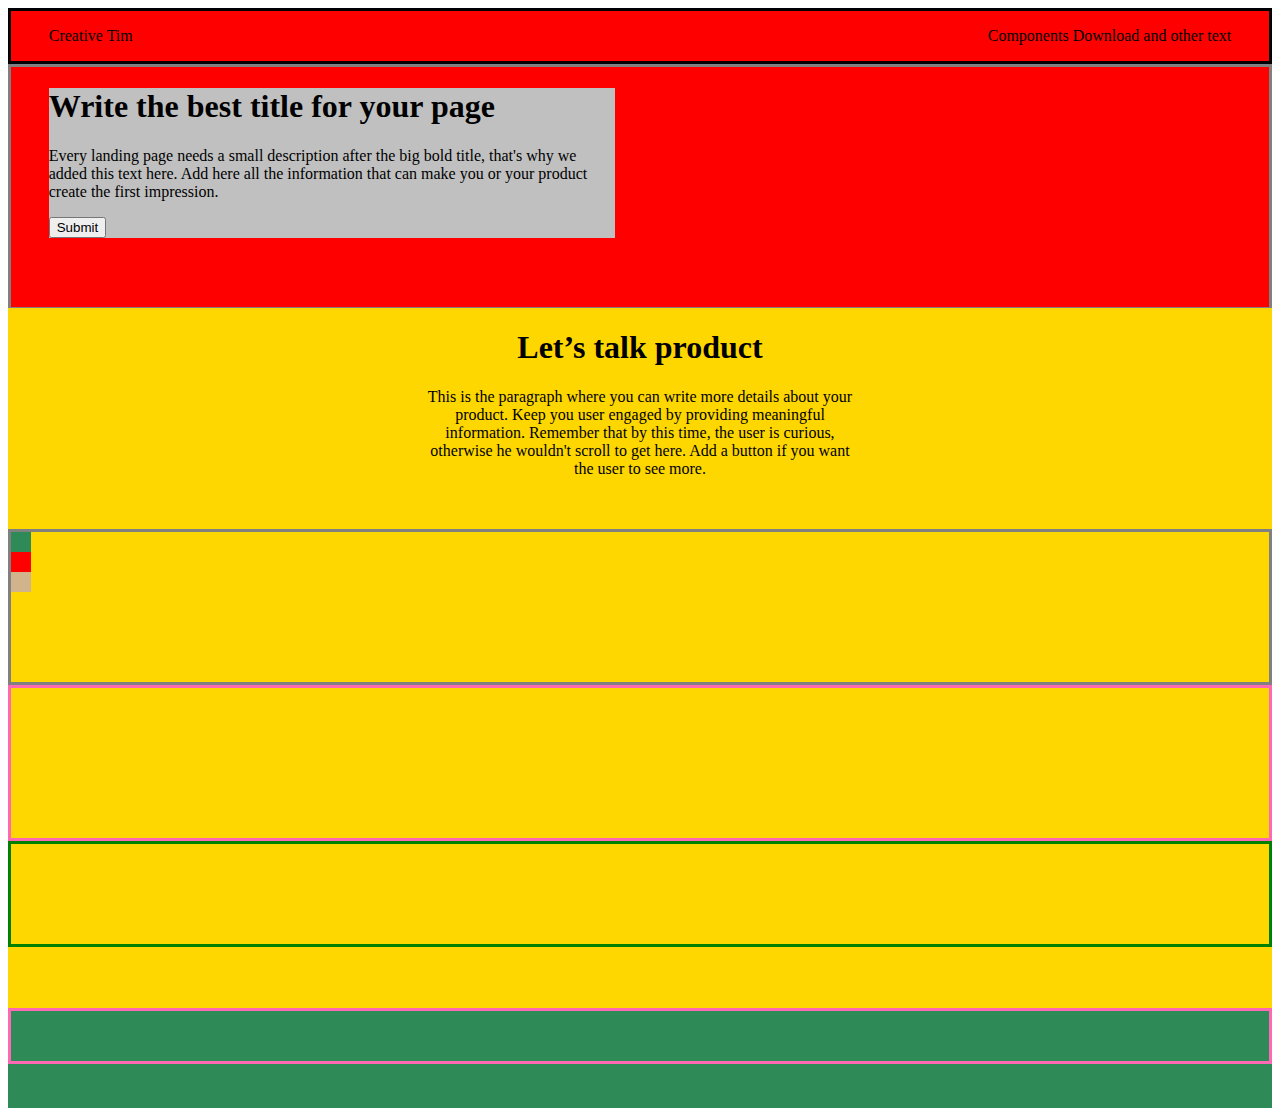
==== HTML/index.html @ 8ee6f06f "Project init" ====
<!doctype html>
<html>

<head>
    <title>Links</title>
    <meta charset="UTF-8">
    <link rel="stylesheet" href="../Styles/style.css">
</head>

<body>
    <div class="header">
        <div class="social">
            <div class="logo">
                <p>Creative Tim</p>
            </div>
            <div class="social-menu">
                <p>Components Download and other text</p>
            </div>
        </div>
        <div class="hero">
            <div class="hero-left-block">
                <h1>Write the best title for your page</h1>
                <p>
                    Every landing page needs a small description after the big bold title, that's why we 
                    added this text here. Add here all the information that can make you or your product 
                    create the first impression.
                </p>
                <div>
                    <input type="submit">
                </div>
            </div>
        </div>
    </div>
    <div class="container">
        <div class="text">
            <h1>Let’s talk product</h1>
            <p>This is the paragraph where you can write more details about your product. Keep you user 
                engaged by providing meaningful information. Remember that by this time, the user is curious, 
                otherwise he wouldn't scroll to get here. Add a button if you want the user to see more.
            </p>
        </div>
        <div class="icon-text">
            <div class="fr"></div>
            <div class="fr2"></div>
            <div class="fr3"></div>
        </div>
        <div class="team"></div>
        <div class="contacts"></div>
    </div>
    <div class="footer">
        <div class="footer-text"></div>
    </div>
</body>

</html>
---- Styles/style.css ----
.header {
    height: 300px;
    background-color: red;
}


.social {
    border: 3px solid black; 
    height: 50px;
    display: flex;
    justify-content: space-between;
}

.hero {
    border: 3px solid gray; 
    height: 240px;
}

/* NAVIGATION MENU */
.logo {
    /* border: 3px solid hotpink;  */
    height: 20px; 
    width: 30%;
    margin-left: 3%;

}

.social-menu {
    /* border: 3px solid yellow;  */
    height: 20px; 
    min-width: 30%;
    margin-right: 3%;
    text-align: right;

}

/* HERO TEXT */
.hero-big-text {
    border: 3px solid darkcyan; 
    height: 50px; 
}

.hero-left-block {
    margin-left: 3%;
    max-width: 45%;
    background-color: silver;
}




/* CONTAINER */
.container {
    height: 700px;
    background-color: gold;
    overflow: hidden;  /* Ubiraem polosi */
}

.text {
    /* border: 3px solid black;  */
    min-height: 200px;
    width: 35%;
    margin: 0 auto;
    text-align: center;
}

.icon-text {
    border: 3px solid gray; 
    height: 150px;
}

.fr {
    height: 20px;
    width: 20px;

    background-color: seagreen;
}

.fr2 {
    width: 20px;
    height: 20px;

    background-color: red;
}

.fr3 {
    height: 20px;
    width: 20px;

    background-color: tan;
}

.team {
    border: 3px solid hotpink; 
    height: 150px;
}

.contacts {
    border: 3px solid green; 
    height: 100px;
}

/* Footer */
.footer {
    height: 100px;
    background-color: seagreen;
}

.footer-text {
    border: 3px solid hotpink; 
    height: 50px; 
}
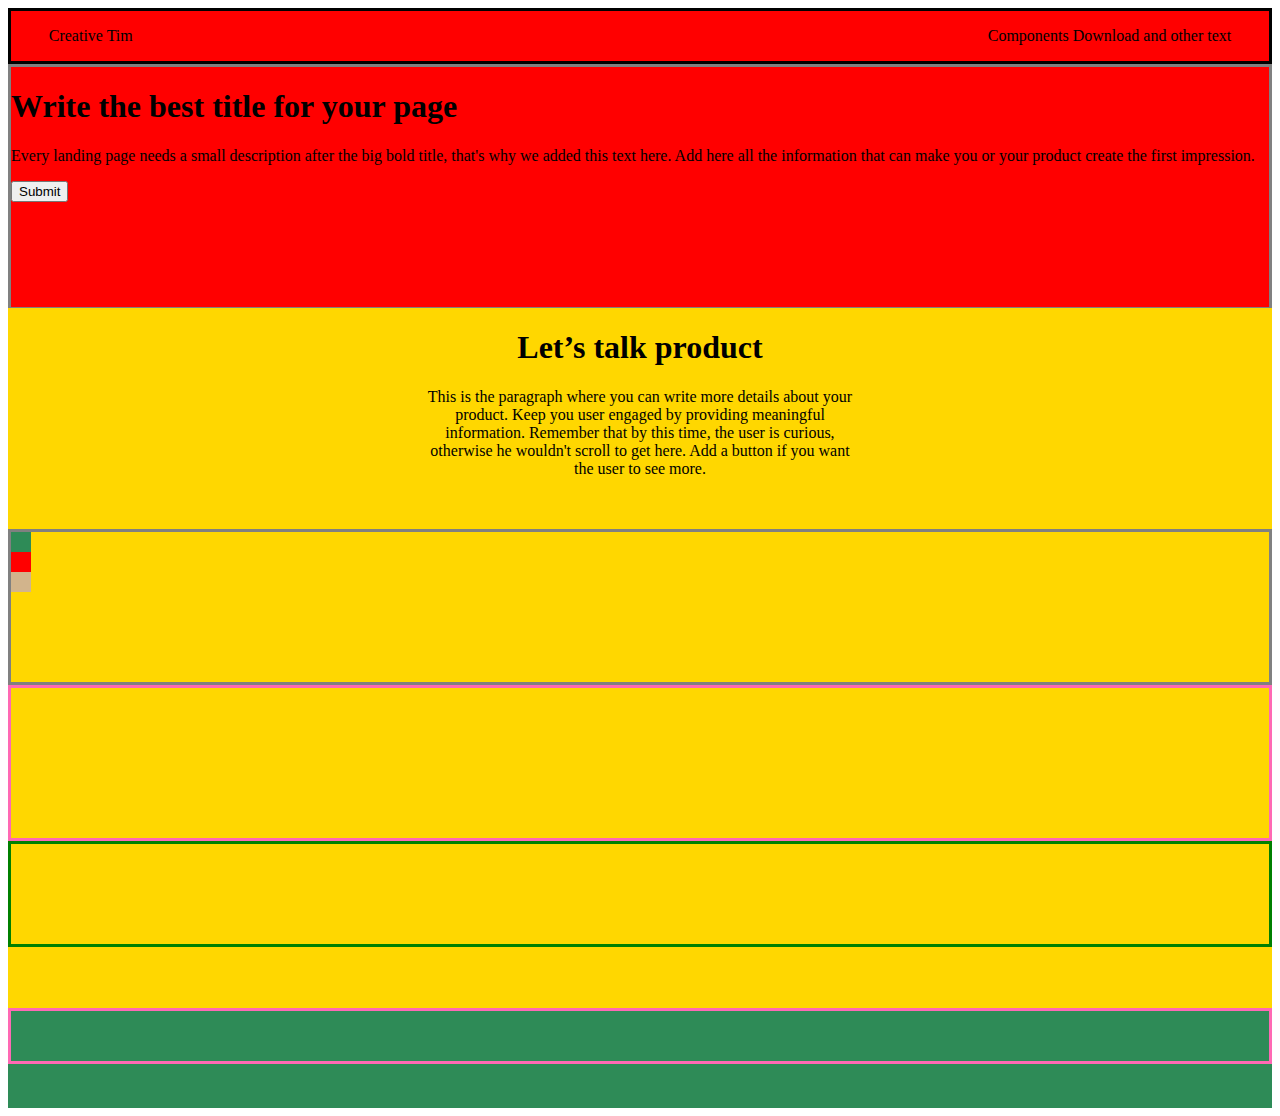
==== commit 9a26d6b5: "Comment add new input" ====
--- a/HTML/index.html
+++ b/HTML/index.html
@@ -18,7 +18,7 @@
             </div>
         </div>
         <div class="hero">
-            <div class="hero-left-block">
+            <div class="herooooooooooooooooo-left-block">
                 <h1>Write the best title for your page</h1>
                 <p>
                     Every landing page needs a small description after the big bold title, that's why we 
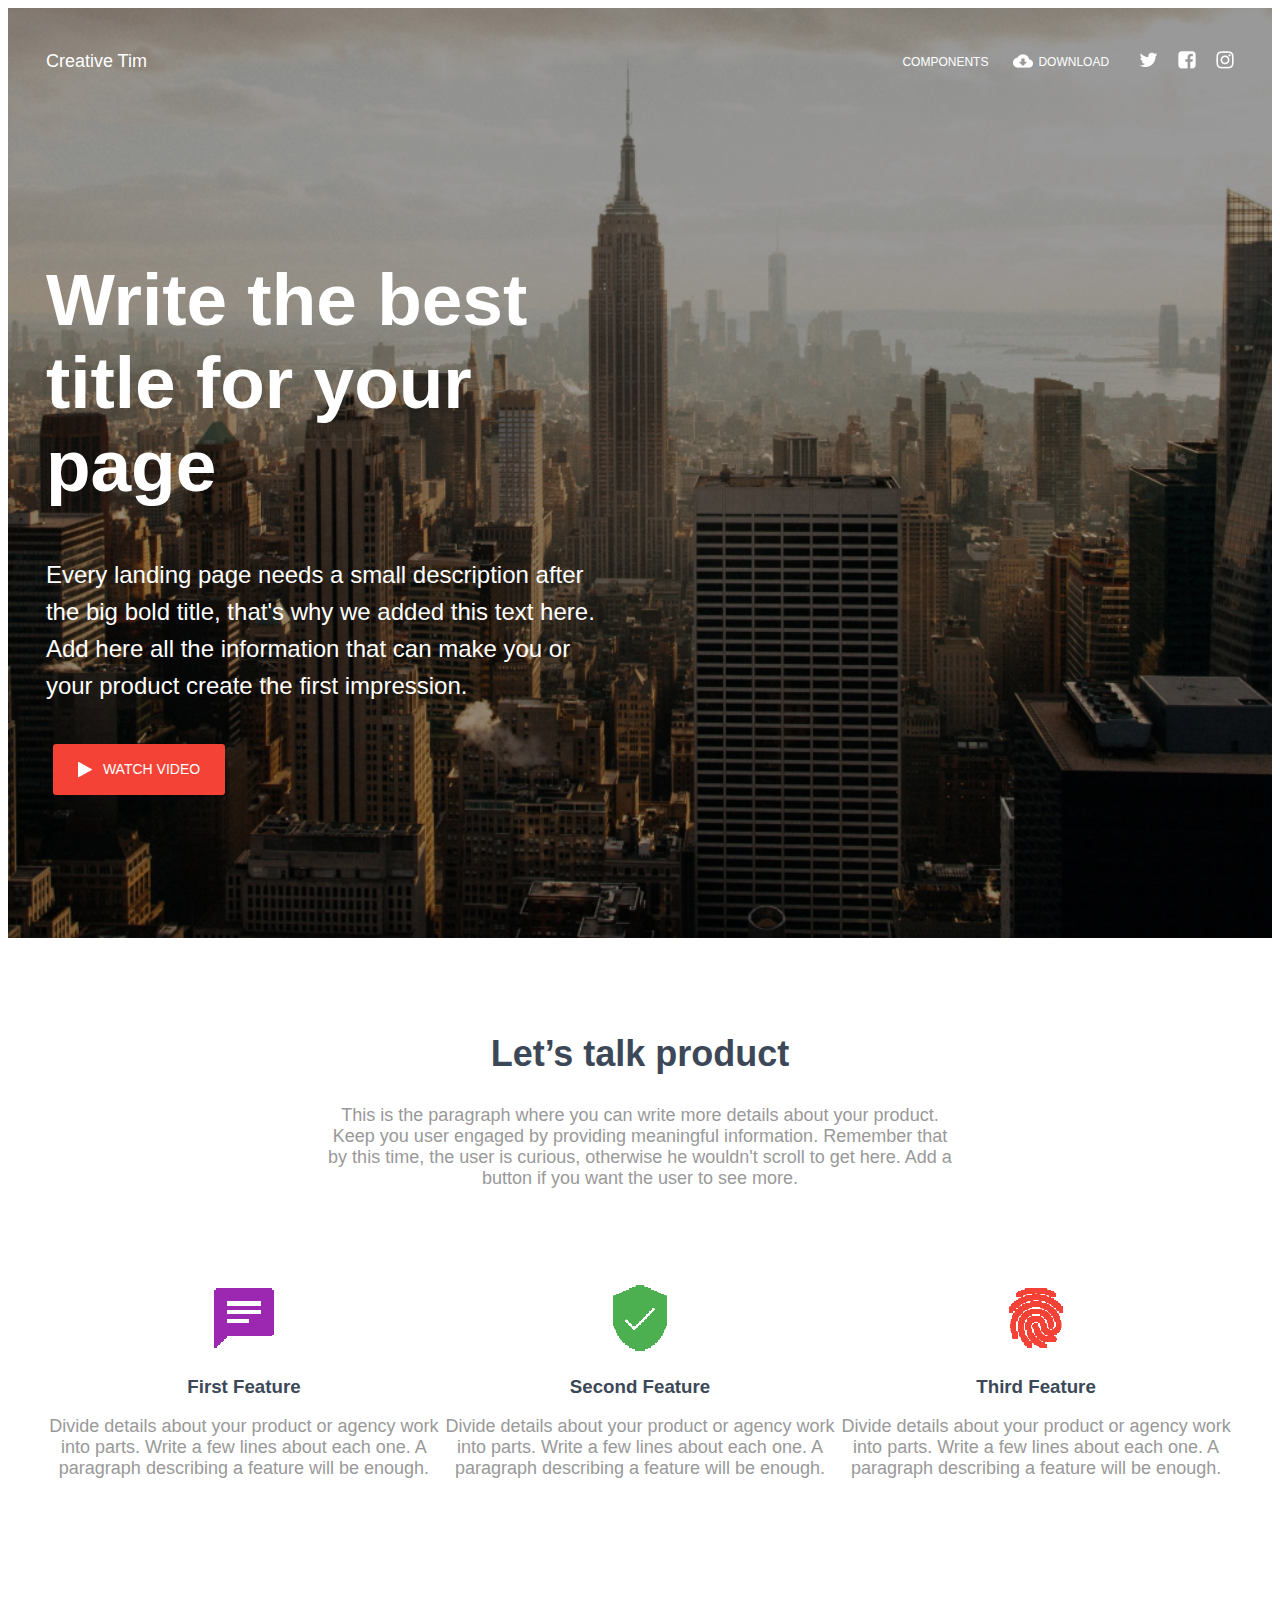
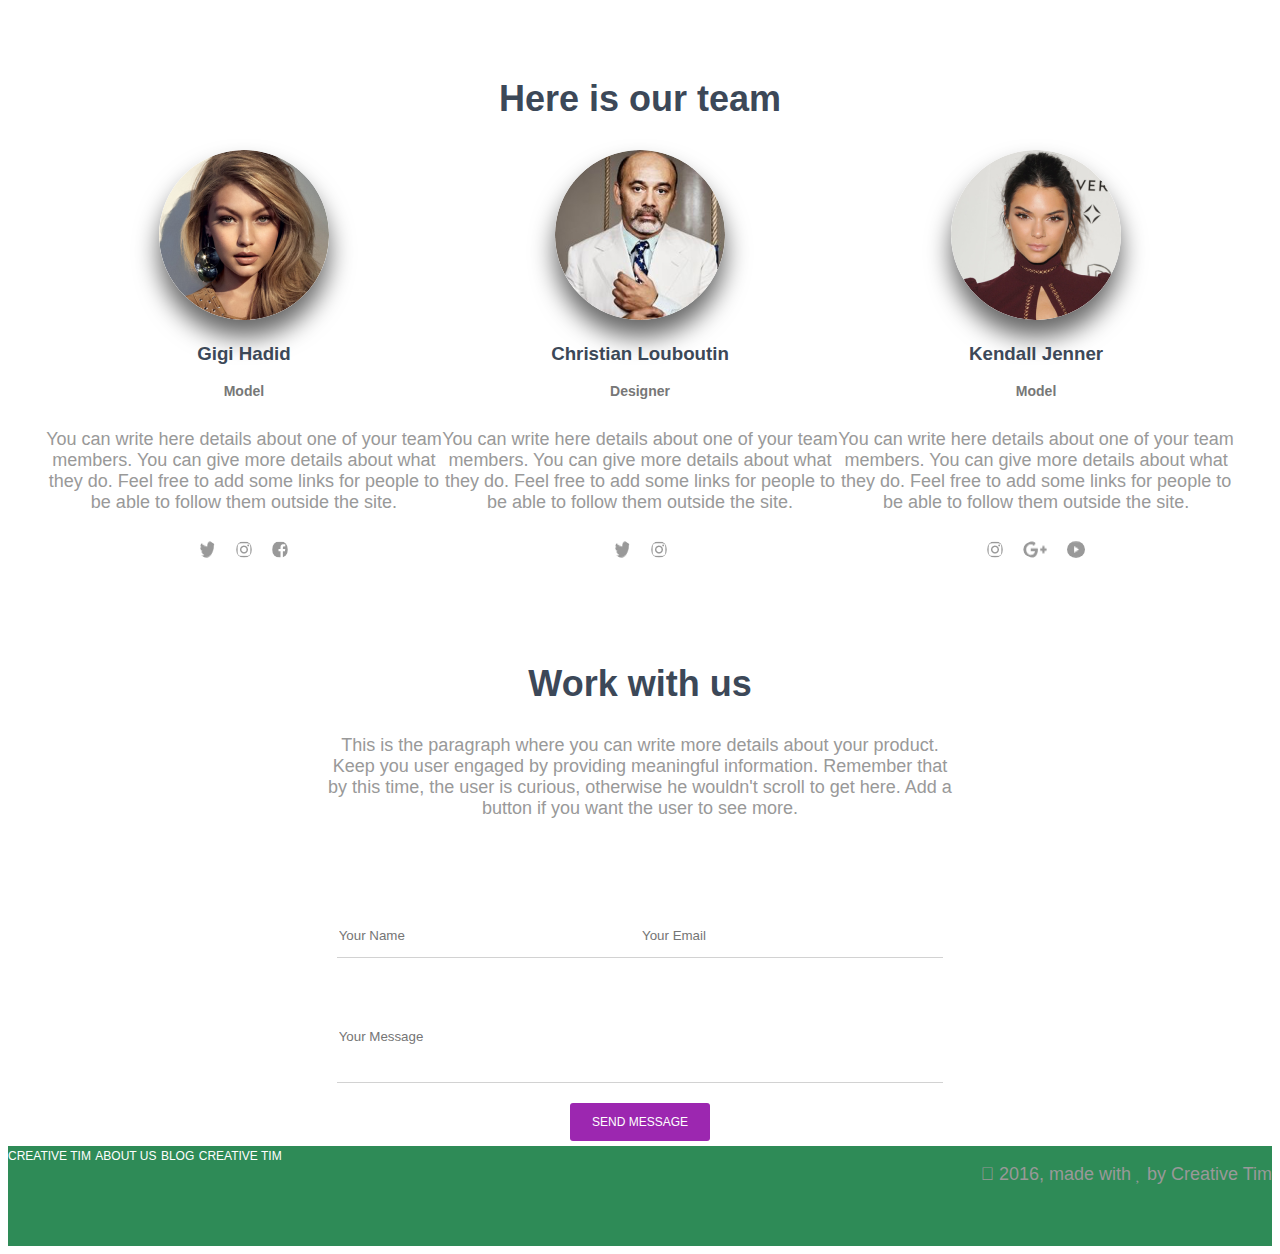
==== commit 1a9581d3: "0" ====
--- a/HTML/index.html
+++ b/HTML/index.html
@@ -14,41 +14,135 @@
                 <p>Creative Tim</p>
             </div>
             <div class="social-menu">
-                <p>Components Download and other text</p>
+                
+                <span class="menu-comp"><a href="#">Components</a></span>
+
+                <img class="mrdon" src="../Styles/img/menu/ICON.png" alt="dog">
+                <span class="menu-downl"><a href="#">Download</a></span>
+                
+                <a href="#"><img class="twmr" src="../Styles/img/menu/ICON TWITTER.png" alt="dog"></a>
+                <a href="#"><img class="fcmr" src="../Styles/img/menu/ICON FACEBOOK.png" alt="dog"></a>
+                <a href="#"><img src="../Styles/img/menu/ICON INSTAGRAM.png" alt="dog"></a>
             </div>
         </div>
         <div class="hero">
-            <div class="herooooooooooooooooo-left-block">
+            <div class="hero-left-block">
                 <h1>Write the best title for your page</h1>
-                <p>
-                    Every landing page needs a small description after the big bold title, that's why we 
-                    added this text here. Add here all the information that can make you or your product 
-                    create the first impression.
-                </p>
+                <p class="phero">Every landing page needs a small description after the big bold title, that's why we added this text here. Add here all the information that can make you or your product create the first impression.</p>
                 <div>
-                    <input type="submit">
+                    <button type="button"><img class="playbtn" src="../Styles/img/menu/ICON PLAY.png" alt="dog">WATCH VIDEO</button>
+                
                 </div>
             </div>
         </div>
     </div>
     <div class="container">
         <div class="text">
-            <h1>Let’s talk product</h1>
-            <p>This is the paragraph where you can write more details about your product. Keep you user 
-                engaged by providing meaningful information. Remember that by this time, the user is curious, 
-                otherwise he wouldn't scroll to get here. Add a button if you want the user to see more.
+            <h2>Let’s talk product</h2>
+            <p>This is the paragraph where you can write more details about your product. Keep you user engaged by providing meaningful information. Remember that by this time, the user is curious, otherwise he wouldn't scroll to get here. Add a button if you want the user to see more.
             </p>
         </div>
         <div class="icon-text">
-            <div class="fr"></div>
-            <div class="fr2"></div>
-            <div class="fr3"></div>
+            <div class="features">
+                <img src="../Styles/img/icons/ICON-2.svg" alt="dog">
+                <h3>First Feature</h3>
+                <p>Divide details about your product or agency work into parts. Write a few lines about each one. A paragraph describing a feature will be enough.</p>
+            </div>
+            <div class="features">
+                <img src="../Styles/img/icons/ICON-1.svg" alt="dog">
+                <h3>Second Feature</h3>
+                <p>Divide details about your product or agency work into parts. Write a few lines about each one. A paragraph describing a feature will be enough.</p>
+            </div>
+            <div class="features">
+                <img src="../Styles/img/icons/ICON.svg" alt="dog">
+                <h3>Third Feature</h3>
+                <p>Divide details about your product or agency work into parts. Write a few lines about each one. A paragraph describing a feature will be enough.</p>
+            </div>
         </div>
-        <div class="team"></div>
-        <div class="contacts"></div>
+        <div class="team">
+            <div class="big-tekst">
+                <h2>Here is our team</h2>
+            </div>
+            <div class="box-for-team">
+            <div class="team-box">
+                <img src="../Styles/img/Avatar/AVATAR.png" alt="dog">
+                <h3>Gigi Hadid</h3>
+                <h4>Model</h4>
+                <p>You can write here details about one of your team 
+                    members. You can give more details about what they do. 
+                    Feel free to add some links for people to be able to follow 
+                    them outside the site.
+                    </p>
+                    <div class="social-flex">
+                        <img src="../Styles/img/Work icons/ICON TWITTER.png" alt="dog">
+                        <img src="../Styles/img/Work icons/ICON INSTAGRAM.png" alt="dog">
+                        <img src="../Styles/img/Work icons/ICON FACEBOOK.png" alt="dog">
+                    </div>
+            </div>
+            <div class="team-box">
+                <img src="../Styles/img/Avatar/AVATAR2.png" alt="dog">
+                <h3>Christian Louboutin</h3>
+                <h4>Designer</h4>
+                <p>You can write here details about one of your team 
+                    members. You can give more details about what they do. 
+                    Feel free to add some links for people to be able to follow 
+                    them outside the site.
+                    </p>
+                    <div class="social-flex">
+                        <img src="../Styles/img/Work icons/ICON TWITTER.png" alt="dog">
+                        <img src="../Styles/img/Work icons/ICON INSTAGRAM.png" alt="dog">
+                    </div>
+            </div>
+            <div class="team-box">
+                <img src="../Styles/img/Avatar/AVATAR 3.png" alt="dog">
+                <h3>Kendall Jenner</h3>
+                <h4>Model</h4>
+                <p>You can write here details about one of your team 
+                    members. You can give more details about what they do. 
+                    Feel free to add some links for people to be able to follow 
+                    them outside the site.
+                    </p>
+                    <div class="social-flex">
+
+                    <img src="../Styles/img/Work icons/ICON INSTAGRAM.png" alt="dog">
+                    <img src="../Styles/img/Work icons/ICON GOOGLE+.png" alt="dog">
+                    <img src="../Styles/img/Work icons/ICON YOUTUBE.png" alt="dog">
+                </div>
+
+            </div>
+        </div>
+        </div>
+        <div class="contacts">
+            <div class="text">
+                <h2>Work with us</h2>
+                <p>
+                    This is the paragraph where you can write more details about your product. Keep you user engaged by providing meaningful information. Remember that by this time, the user is curious, otherwise he wouldn't scroll to get here. Add a button if you want the user to see more.
+                </p>
+            </div>
+            <div class="cont">
+            <div class="small-box">
+                <input placeholder="Your Name" type="Name" />
+                <input placeholder="Your Email" type="Email" />
+            </div>
+            <div class="big-box">
+                <input placeholder="Your Message" type="Message" />
+            </div>
+            <div class="btn">
+            <input type="button" class="button" value="Send message">
+            </div>
+        </div>
+        </div>
     </div>
     <div class="footer">
-        <div class="footer-text"></div>
+        <div class="footer-menu">
+            <a href="#">CREATIVE TIM</a>
+            <a href="#" >ABOUT US</a>
+            <a href="#">BLOG</a href="#">
+            <a href="#">CREATIVE TIM</a href="#">
+        </div>
+        <div class="footer-text">
+            <p>  2016, made with  by Creative Tim</p>
+        </div>
     </div>
 </body>
 
--- a/Styles/style.css
+++ b/Styles/style.css
@@ -1,20 +1,62 @@
-.header {
-    height: 300px;
-    background-color: red;
-}
-
+body {
+    font-family: 'Roboto', sans-serif;
+    height: 100%;
+}
+
+h1 {
+    font-size: 73px;
+    color: white;
+}
+
+h2 {
+font-size: 36px;
+color: #3C4858;
+margin-top: 95px;
+}
+
+h3 {
+color: #3C4858;
+}
+
+h4 {
+    color: #777777;
+    font-size: 14px;
+    margin-bottom: 30px;
+}
+
+p {
+    font-size: 18px;
+    color: #999999;
+}
+
+.phero {
+    color: white;
+    font-size: 24px;
+    line-height: 37px;
+}
+
+
+.header {  
+  background: url("../Styles/img/Rectangle.png") no-repeat center center;
+  min-height: 930px;
+  background-size: cover;
+}
 
 .social {
-    border: 3px solid black; 
+    /* border: 3px solid black;  */
     height: 50px;
     display: flex;
     justify-content: space-between;
 }
 
-.hero {
+.social p {
+    color: white;
+}
+
+/* .hero {
     border: 3px solid gray; 
-    height: 240px;
-}
+    height: auto;
+} */
 
 /* NAVIGATION MENU */
 .logo {
@@ -22,28 +64,65 @@
     height: 20px; 
     width: 30%;
     margin-left: 3%;
-
-}
-
-.social-menu {
-    /* border: 3px solid yellow;  */
-    height: 20px; 
-    min-width: 30%;
-    margin-right: 3%;
-    text-align: right;
-
-}
+}
+
+a {
+    color: white;
+    text-transform: uppercase;
+    font-size: 12px;
+    text-decoration: none;
+}
+
+.menu-comp {
+    margin-right: 20px;
+}
+
+.menu-downl {
+    margin-left: 5px;
+
+}
+
+.twmr {
+    margin-left: 30px;
+    margin-right: 20px;
+}
+
+.fcmr {
+    margin-right: 20px;
+}
+
+.mrdon{
+    margin-left: 5px;
+}
+
+.social-menu, .logo {
+
+    margin-top: 43px;
+        display: flex;
+        align-items: center;
+        justify-content: left;
+        height: 20px; 
+        min-width: 20%;
+        margin-right: 3%;
+      
+}
+
 
 /* HERO TEXT */
+
+.hero {
+    margin-top: 200px;
+}
+
 .hero-big-text {
-    border: 3px solid darkcyan; 
+    /* border: 3px solid darkcyan;  */
     height: 50px; 
 }
 
 .hero-left-block {
     margin-left: 3%;
     max-width: 45%;
-    background-color: silver;
+    /* background-color: silver; */
 }
 
 
@@ -51,62 +130,174 @@
 
 /* CONTAINER */
 .container {
-    height: 700px;
-    background-color: gold;
+    min-height: 700px;
+    /* background-color: gold; */
     overflow: hidden;  /* Ubiraem polosi */
 }
 
 .text {
     /* border: 3px solid black;  */
     min-height: 200px;
-    width: 35%;
+    width: 50%;
     margin: 0 auto;
     text-align: center;
+    margin-bottom: 50px;
 }
 
 .icon-text {
-    border: 3px solid gray; 
-    height: 150px;
-}
-
-.fr {
-    height: 20px;
-    width: 20px;
-
-    background-color: seagreen;
-}
-
-.fr2 {
-    width: 20px;
-    height: 20px;
-
-    background-color: red;
-}
-
-.fr3 {
-    height: 20px;
-    width: 20px;
-
-    background-color: tan;
-}
-
+    /* border: 3px solid gray;  */
+    min-height: 150px;
+    display: flex;
+    justify-content: space-between;
+    margin-left: 3%;
+    margin-right: 3%;
+}
+
+.features {
+    height: 300px;
+    width: 450px;
+    text-align: center;
+    /* background-color: seagreen; */
+}
+
+/* team */
 .team {
-    border: 3px solid hotpink; 
-    height: 150px;
+    /* border: 3px solid hotpink;  */
+    min-height: 250px;
+}
+
+.box-for-team {
+    display: flex;
+    justify-content: space-between;
+    margin-left: 3%;
+    margin-right: 3%;
+
+}
+
+.big-tekst {
+    text-align: center;
+}
+
+.team-box {
+    min-height: 300px;
+    width: 420px;
+    text-align: center;
+    /* background-color: hotpink; */
+}
+
+.team-box img {
+    -webkit-box-shadow: 0px 17px 25px 0px rgba(102,102,102,1);
+    -moz-box-shadow: 0px 17px 25px 0px rgba(102,102,102,1);
+    box-shadow: 0px 17px 25px 0px rgba(102,102,102,1);
+    border-radius: 50%;
+}
+
+.social-flex {
+    display: flex;
+    justify-content: center;
+}
+
+.social-flex img {
+    margin: 10px;
+    box-shadow: none;
 }
 
 .contacts {
-    border: 3px solid green; 
-    height: 100px;
-}
+    /* border: 3px solid green;  */
+    min-height: 100px;
+}
+
+/* INPUT */
+
+.cont {
+    width: 48%;
+    margin: 0 auto;
+}
+
+.btn {
+    display: flex; 
+    justify-content: space-around;
+
+} 
+
+.small-box, .big-box{
+    display: flex; 
+    justify-content: space-between;
+    align-content: stretch;
+}
+
+
+
+input {
+    outline: 0;
+    border-width: 0 0 1px;
+    border-color: #D2D2D2;
+  }
+  input:focus {
+    border-color: green;
+  }
+
+  .small-box input {
+    width: 400px;
+    height: 42px;
+    margin-bottom: 32px;
+
+  }
+
+  .big-box input {
+    width: 935px;
+    height: 90px;
+  }
+
+
+  .button {
+    background-color: #9C27B0;
+    border: none;
+    color: white;
+    padding: 12px 22px;
+    border-radius: 3px;
+    text-align: center;
+    text-decoration: none;
+    display: inline-block;
+    font-size: 12px;
+    margin: 5px 2px;
+    cursor: pointer;
+    text-transform: uppercase;
+    margin-top: 20px;
+  }
+
+  button{
+    background-color: #F44336;
+    border: none;
+    color: white;
+    padding: 17px 25px;
+    border-radius: 3px;
+    text-align: center;
+    text-decoration: none;
+    font-size: 14px;
+    margin: 8px 7px;
+    cursor: pointer;
+    text-transform: uppercase;
+    margin-top: 40px;
+    display: flex;
+    align-items: center;
+  }
+
+  .playbtn {
+      margin-right: 10px;
+  }
+
 
 /* Footer */
 .footer {
     height: 100px;
     background-color: seagreen;
+    display: flex;
+    justify-content: space-between;
+    
 }
 
 .footer-text {
-    border: 3px solid hotpink; 
+    /* border: 3px solid hotpink;  */
     height: 50px; 
 }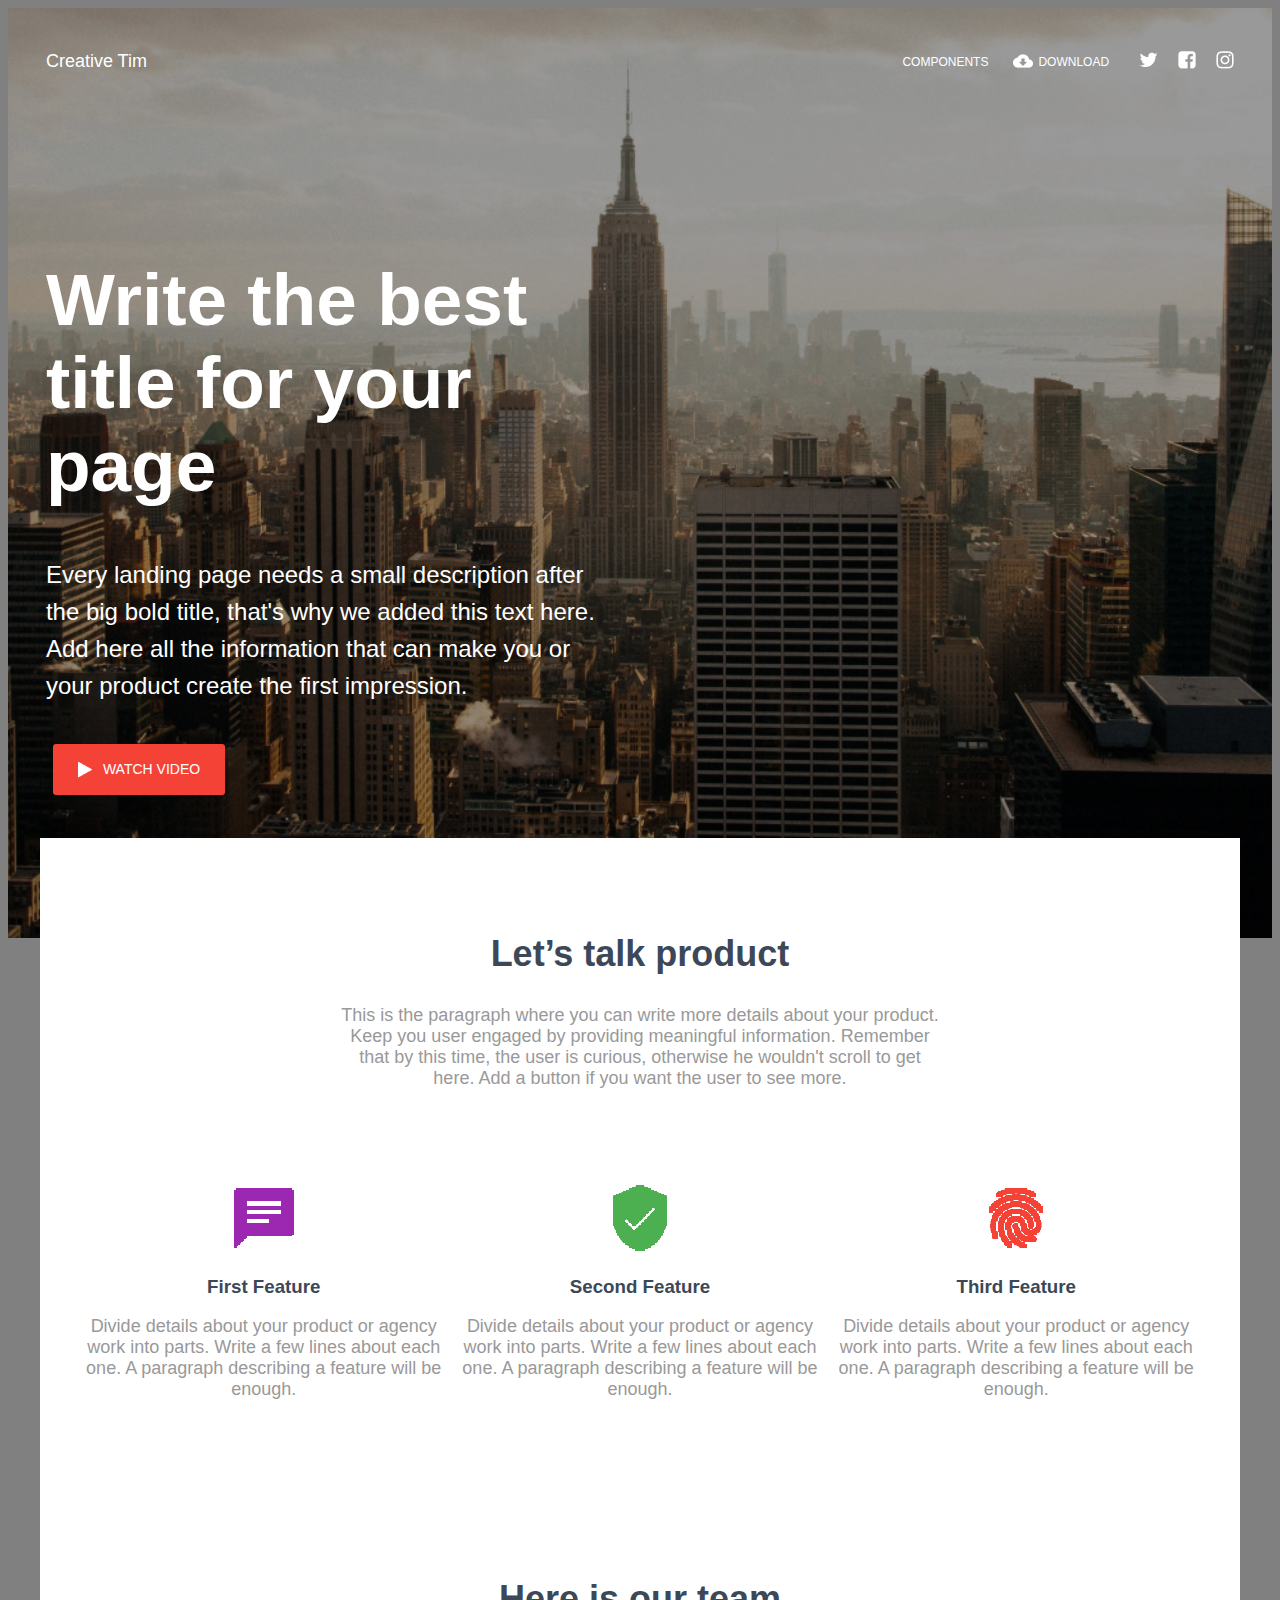
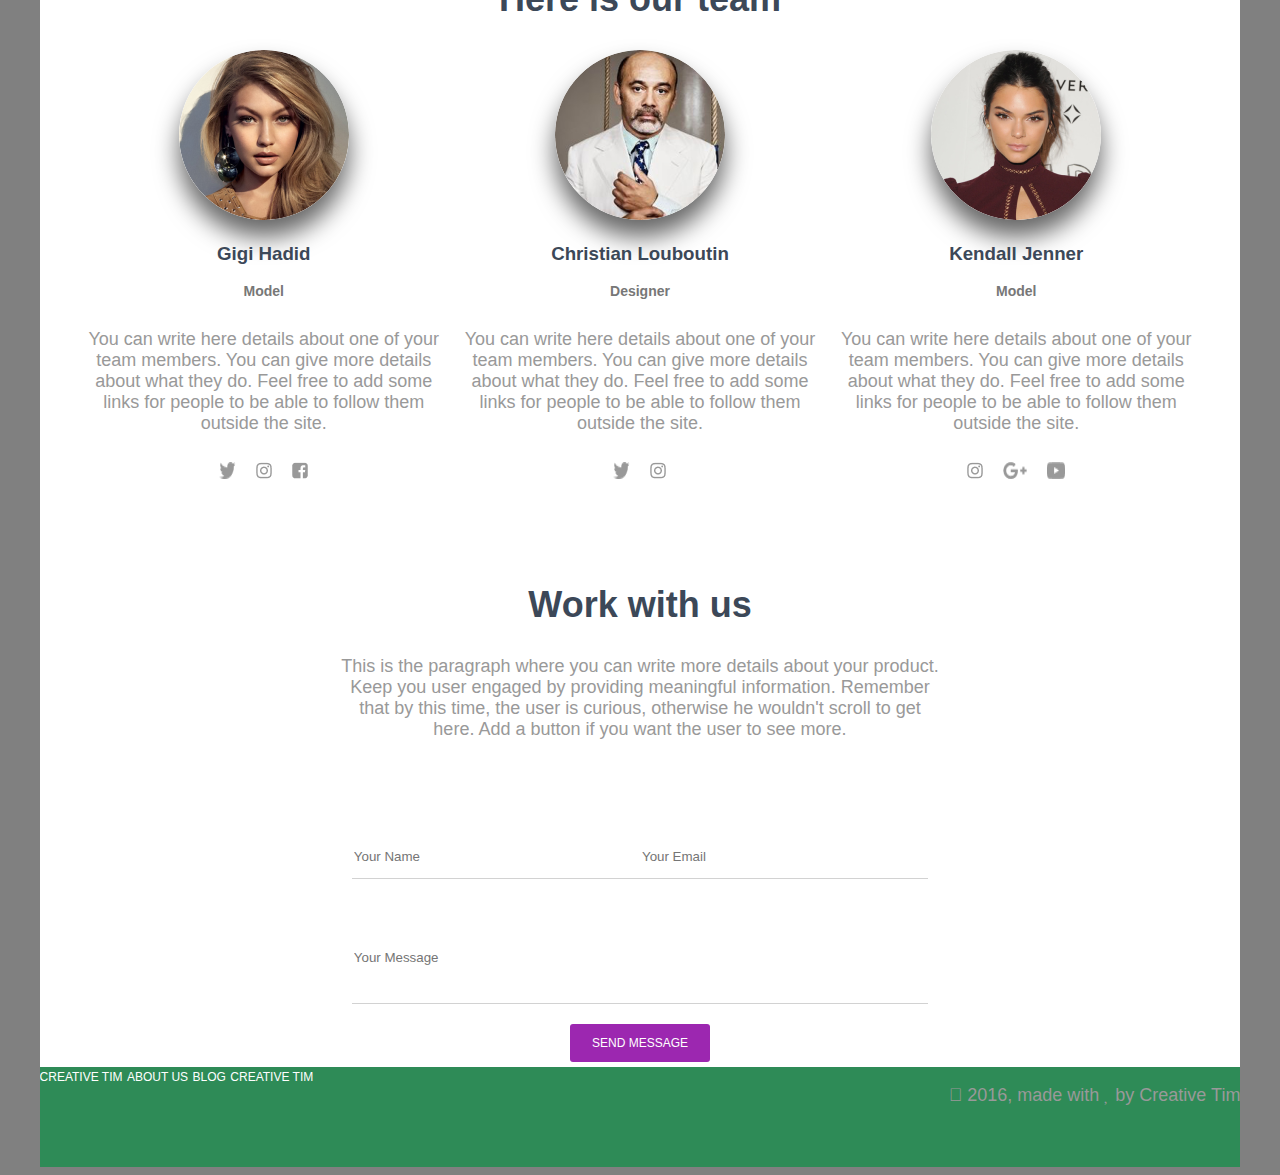
==== commit 3d7f926e: "0" ====
--- a/HTML/index.html
+++ b/HTML/index.html
@@ -14,12 +14,12 @@
                 <p>Creative Tim</p>
             </div>
             <div class="social-menu">
-                
+
                 <span class="menu-comp"><a href="#">Components</a></span>
 
                 <img class="mrdon" src="../Styles/img/menu/ICON.png" alt="dog">
                 <span class="menu-downl"><a href="#">Download</a></span>
-                
+
                 <a href="#"><img class="twmr" src="../Styles/img/menu/ICON TWITTER.png" alt="dog"></a>
                 <a href="#"><img class="fcmr" src="../Styles/img/menu/ICON FACEBOOK.png" alt="dog"></a>
                 <a href="#"><img src="../Styles/img/menu/ICON INSTAGRAM.png" alt="dog"></a>
@@ -31,12 +31,13 @@
                 <p class="phero">Every landing page needs a small description after the big bold title, that's why we added this text here. Add here all the information that can make you or your product create the first impression.</p>
                 <div>
                     <button type="button"><img class="playbtn" src="../Styles/img/menu/ICON PLAY.png" alt="dog">WATCH VIDEO</button>
-                
+
                 </div>
             </div>
         </div>
     </div>
     <div class="container">
+        <!-- <div class="container-middle"> -->
         <div class="text">
             <h2>Let’s talk product</h2>
             <p>This is the paragraph where you can write more details about your product. Keep you user engaged by providing meaningful information. Remember that by this time, the user is curious, otherwise he wouldn't scroll to get here. Add a button if you want the user to see more.
@@ -64,53 +65,44 @@
                 <h2>Here is our team</h2>
             </div>
             <div class="box-for-team">
-            <div class="team-box">
-                <img src="../Styles/img/Avatar/AVATAR.png" alt="dog">
-                <h3>Gigi Hadid</h3>
-                <h4>Model</h4>
-                <p>You can write here details about one of your team 
-                    members. You can give more details about what they do. 
-                    Feel free to add some links for people to be able to follow 
-                    them outside the site.
+                <div class="team-box">
+                    <img class="worker-picture" src="../Styles/img/Avatar/AVATAR.png" alt="dog">
+                    <h3>Gigi Hadid</h3>
+                    <h4>Model</h4>
+                    <p>You can write here details about one of your team members. You can give more details about what they do. Feel free to add some links for people to be able to follow them outside the site.
                     </p>
                     <div class="social-flex">
-                        <img src="../Styles/img/Work icons/ICON TWITTER.png" alt="dog">
-                        <img src="../Styles/img/Work icons/ICON INSTAGRAM.png" alt="dog">
-                        <img src="../Styles/img/Work icons/ICON FACEBOOK.png" alt="dog">
+                        <img class="radius-img" src="../Styles/img/Work icons/ICON TWITTER.png" alt="dog">
+                        <img class="radius-img"  src="../Styles/img/Work icons/ICON INSTAGRAM.png" alt="dog">
+                        <img class="radius-img"  src="../Styles/img/Work icons/ICON FACEBOOK.png" alt="dog">
                     </div>
-            </div>
-            <div class="team-box">
-                <img src="../Styles/img/Avatar/AVATAR2.png" alt="dog">
-                <h3>Christian Louboutin</h3>
-                <h4>Designer</h4>
-                <p>You can write here details about one of your team 
-                    members. You can give more details about what they do. 
-                    Feel free to add some links for people to be able to follow 
-                    them outside the site.
+                </div>
+                <div class="team-box">
+                    <img class="worker-picture" src="../Styles/img/Avatar/AVATAR2.png" alt="dog">
+                    <h3>Christian Louboutin</h3>
+                    <h4>Designer</h4>
+                    <p>You can write here details about one of your team members. You can give more details about what they do. Feel free to add some links for people to be able to follow them outside the site.
                     </p>
                     <div class="social-flex">
                         <img src="../Styles/img/Work icons/ICON TWITTER.png" alt="dog">
                         <img src="../Styles/img/Work icons/ICON INSTAGRAM.png" alt="dog">
                     </div>
-            </div>
-            <div class="team-box">
-                <img src="../Styles/img/Avatar/AVATAR 3.png" alt="dog">
-                <h3>Kendall Jenner</h3>
-                <h4>Model</h4>
-                <p>You can write here details about one of your team 
-                    members. You can give more details about what they do. 
-                    Feel free to add some links for people to be able to follow 
-                    them outside the site.
+                </div>
+                <div class="team-box">
+                    <img class="worker-picture" src="../Styles/img/Avatar/AVATAR 3.png" alt="dog">
+                    <h3>Kendall Jenner</h3>
+                    <h4>Model</h4>
+                    <p>You can write here details about one of your team members. You can give more details about what they do. Feel free to add some links for people to be able to follow them outside the site.
                     </p>
                     <div class="social-flex">
 
-                    <img src="../Styles/img/Work icons/ICON INSTAGRAM.png" alt="dog">
-                    <img src="../Styles/img/Work icons/ICON GOOGLE+.png" alt="dog">
-                    <img src="../Styles/img/Work icons/ICON YOUTUBE.png" alt="dog">
+                        <img src="../Styles/img/Work icons/ICON INSTAGRAM.png" alt="dog">
+                        <img src="../Styles/img/Work icons/ICON GOOGLE+.png" alt="dog">
+                        <img src="../Styles/img/Work icons/ICON YOUTUBE.png" alt="dog">
+                    </div>
+
                 </div>
-
             </div>
-        </div>
         </div>
         <div class="contacts">
             <div class="text">
@@ -120,23 +112,23 @@
                 </p>
             </div>
             <div class="cont">
-            <div class="small-box">
-                <input placeholder="Your Name" type="Name" />
-                <input placeholder="Your Email" type="Email" />
-            </div>
-            <div class="big-box">
-                <input placeholder="Your Message" type="Message" />
-            </div>
-            <div class="btn">
-            <input type="button" class="button" value="Send message">
+                <div class="small-box">
+                    <input placeholder="Your Name" type="Name" />
+                    <input placeholder="Your Email" type="Email" />
+                </div>
+                <div class="big-box">
+                    <input placeholder="Your Message" type="Message" />
+                </div>
+                <div class="btn">
+                    <input type="button" class="button" value="Send message">
+                </div>
             </div>
         </div>
-        </div>
-    </div>
+    <!-- </div> -->
     <div class="footer">
         <div class="footer-menu">
             <a href="#">CREATIVE TIM</a>
-            <a href="#" >ABOUT US</a>
+            <a href="#">ABOUT US</a>
             <a href="#">BLOG</a href="#">
             <a href="#">CREATIVE TIM</a href="#">
         </div>
@@ -144,6 +136,8 @@
             <p>  2016, made with  by Creative Tim</p>
         </div>
     </div>
+</div>
+
 </body>
 
 </html>--- a/Styles/style.css
+++ b/Styles/style.css
@@ -1,303 +1,324 @@
 body {
-    font-family: 'Roboto', sans-serif;
+	font-family: 'Roboto', sans-serif;
     height: 100%;
+    background-color: gray;
 }
 
 h1 {
-    font-size: 73px;
-    color: white;
+	font-size: 73px;
+	color: white;
 }
 
 h2 {
-font-size: 36px;
-color: #3C4858;
-margin-top: 95px;
+	font-size: 36px;
+	color: #3C4858;
+	margin-top: 95px;
 }
 
 h3 {
-color: #3C4858;
+	color: #3C4858;
 }
 
 h4 {
-    color: #777777;
-    font-size: 14px;
-    margin-bottom: 30px;
+	color: #777777;
+	font-size: 14px;
+	margin-bottom: 30px;
 }
 
 p {
-    font-size: 18px;
-    color: #999999;
+	font-size: 18px;
+	color: #999999;
 }
 
 .phero {
-    color: white;
-    font-size: 24px;
-    line-height: 37px;
-}
-
-
-.header {  
-  background: url("../Styles/img/Rectangle.png") no-repeat center center;
-  min-height: 930px;
-  background-size: cover;
+	color: white;
+	font-size: 24px;
+	line-height: 37px;
+}
+
+.header {
+	background: url("../Styles/img/Rectangle.png") no-repeat center center;
+	min-height: 930px;
+	background-size: cover;
 }
 
 .social {
-    /* border: 3px solid black;  */
-    height: 50px;
-    display: flex;
-    justify-content: space-between;
+	/* border: 3px solid black;  */
+	height: 50px;
+	display: flex;
+	justify-content: space-between;
 }
 
 .social p {
-    color: white;
-}
+	color: white;
+}
+
 
 /* .hero {
     border: 3px solid gray; 
     height: auto;
 } */
 
+
 /* NAVIGATION MENU */
+
 .logo {
-    /* border: 3px solid hotpink;  */
-    height: 20px; 
-    width: 30%;
-    margin-left: 3%;
+	/* border: 3px solid hotpink;  */
+	height: 20px;
+	width: 30%;
+	margin-left: 3%;
 }
 
 a {
-    color: white;
-    text-transform: uppercase;
-    font-size: 12px;
-    text-decoration: none;
+	color: white;
+	text-transform: uppercase;
+	font-size: 12px;
+	text-decoration: none;
 }
 
 .menu-comp {
-    margin-right: 20px;
+	margin-right: 20px;
 }
 
 .menu-downl {
-    margin-left: 5px;
-
+	margin-left: 5px;
 }
 
 .twmr {
-    margin-left: 30px;
-    margin-right: 20px;
+	margin-left: 30px;
+	margin-right: 20px;
 }
 
 .fcmr {
-    margin-right: 20px;
-}
-
-.mrdon{
-    margin-left: 5px;
-}
-
-.social-menu, .logo {
-
-    margin-top: 43px;
-        display: flex;
-        align-items: center;
-        justify-content: left;
-        height: 20px; 
-        min-width: 20%;
-        margin-right: 3%;
-      
+	margin-right: 20px;
+}
+
+.mrdon {
+	margin-left: 5px;
+}
+
+.social-menu,
+.logo {
+	margin-top: 43px;
+	display: flex;
+	align-items: center;
+	justify-content: left;
+	height: 20px;
+	min-width: 20%;
+	margin-right: 3%;
 }
 
 
 /* HERO TEXT */
 
 .hero {
-    margin-top: 200px;
+	margin-top: 200px;
 }
 
 .hero-big-text {
-    /* border: 3px solid darkcyan;  */
-    height: 50px; 
+	/* border: 3px solid darkcyan;  */
+	height: 50px;
 }
 
 .hero-left-block {
-    margin-left: 3%;
-    max-width: 45%;
-    /* background-color: silver; */
-}
-
-
+	margin-left: 3%;
+	max-width: 45%;
+	/* background-color: silver; */
+}
 
 
 /* CONTAINER */
+
 .container {
-    min-height: 700px;
-    /* background-color: gold; */
-    overflow: hidden;  /* Ubiraem polosi */
-}
+	min-height: 700px;
+	background-color: gold;
+    overflow: hidden;
+    width: 95%;
+    background-color: white;
+    margin: 0 auto;
+    margin-top: -100px;
+}
+
+/* .container-middle {
+    width: 95%;
+    background-color: white;
+    margin: 0 auto;
+    position: absolute;
+    top: 900px;
+    left: 0;
+    right: 0;
+
+} */
 
 .text {
-    /* border: 3px solid black;  */
-    min-height: 200px;
-    width: 50%;
-    margin: 0 auto;
-    text-align: center;
-    margin-bottom: 50px;
+	/* border: 3px solid black;  */
+	min-height: 200px;
+	width: 50%;
+	margin: 0 auto;
+	text-align: center;
+	margin-bottom: 50px;
 }
 
 .icon-text {
-    /* border: 3px solid gray;  */
-    min-height: 150px;
-    display: flex;
-    justify-content: space-between;
-    margin-left: 3%;
-    margin-right: 3%;
+	/* border: 3px solid gray;  */
+	min-height: 150px;
+	display: flex;
+	justify-content: space-between;
+	margin-left: 3%;
+	margin-right: 3%;
 }
 
 .features {
-    height: 300px;
-    width: 450px;
-    text-align: center;
-    /* background-color: seagreen; */
-}
+	height: 300px;
+	width: 450px;
+	text-align: center;
+	/* background-color: seagreen; */
+}
+
 
 /* team */
+
 .team {
-    /* border: 3px solid hotpink;  */
-    min-height: 250px;
+	/* border: 3px solid hotpink;  */
+	min-height: 250px;
 }
 
 .box-for-team {
-    display: flex;
-    justify-content: space-between;
-    margin-left: 3%;
-    margin-right: 3%;
-
+	display: flex;
+	justify-content: space-between;
+	margin-left: 3%;
+	margin-right: 3%;
 }
 
 .big-tekst {
-    text-align: center;
+	text-align: center;
 }
 
 .team-box {
-    min-height: 300px;
-    width: 420px;
-    text-align: center;
-    /* background-color: hotpink; */
-}
-
-.team-box img {
-    -webkit-box-shadow: 0px 17px 25px 0px rgba(102,102,102,1);
-    -moz-box-shadow: 0px 17px 25px 0px rgba(102,102,102,1);
-    box-shadow: 0px 17px 25px 0px rgba(102,102,102,1);
-    border-radius: 50%;
-}
+	min-height: 300px;
+	width: 420px;
+	text-align: center;
+	/* background-color: hotpink; */
+}
+
+.team-box .social-flex .radius-img img {
+    border-radius: none;
+}
+
+
+.team-box > img {
+	-webkit-box-shadow: 0px 17px 25px 0px rgba(102, 102, 102, 1);
+	-moz-box-shadow: 0px 17px 25px 0px rgba(102, 102, 102, 1);
+	box-shadow: 0px 17px 25px 0px rgba(102, 102, 102, 1);
+	border-radius: 50%;
+}
+
 
 .social-flex {
-    display: flex;
-    justify-content: center;
+	display: flex;
+	justify-content: center;
 }
 
 .social-flex img {
-    margin: 10px;
-    box-shadow: none;
+	margin: 10px;
+	box-shadow: none;
 }
 
 .contacts {
-    /* border: 3px solid green;  */
-    min-height: 100px;
-}
+	/* border: 3px solid green;  */
+	min-height: 100px;
+}
+
 
 /* INPUT */
 
 .cont {
-    width: 48%;
-    margin: 0 auto;
+	width: 48%;
+	margin: 0 auto;
 }
 
 .btn {
-    display: flex; 
-    justify-content: space-around;
-
-} 
-
-.small-box, .big-box{
-    display: flex; 
-    justify-content: space-between;
-    align-content: stretch;
-}
-
-
+	display: flex;
+	justify-content: space-around;
+}
+
+.small-box,
+.big-box {
+	display: flex;
+	justify-content: space-between;
+	align-content: stretch;
+}
 
 input {
-    outline: 0;
-    border-width: 0 0 1px;
-    border-color: #D2D2D2;
-  }
-  input:focus {
-    border-color: green;
-  }
-
-  .small-box input {
-    width: 400px;
-    height: 42px;
-    margin-bottom: 32px;
-
-  }
-
-  .big-box input {
-    width: 935px;
-    height: 90px;
-  }
-
-
-  .button {
-    background-color: #9C27B0;
-    border: none;
-    color: white;
-    padding: 12px 22px;
-    border-radius: 3px;
-    text-align: center;
-    text-decoration: none;
-    display: inline-block;
-    font-size: 12px;
-    margin: 5px 2px;
-    cursor: pointer;
-    text-transform: uppercase;
-    margin-top: 20px;
-  }
-
-  button{
-    background-color: #F44336;
-    border: none;
-    color: white;
-    padding: 17px 25px;
-    border-radius: 3px;
-    text-align: center;
-    text-decoration: none;
-    font-size: 14px;
-    margin: 8px 7px;
-    cursor: pointer;
-    text-transform: uppercase;
-    margin-top: 40px;
-    display: flex;
-    align-items: center;
-  }
-
-  .playbtn {
-      margin-right: 10px;
-  }
+	outline: 0;
+	border-width: 0 0 1px;
+	border-color: #D2D2D2;
+}
+
+input:focus {
+	border-color: green;
+}
+
+.small-box input {
+	width: 400px;
+	height: 42px;
+	margin-bottom: 32px;
+}
+
+.big-box input {
+	width: 935px;
+	height: 90px;
+}
+
+.button {
+	background-color: #9C27B0;
+	border: none;
+	color: white;
+	padding: 12px 22px;
+	border-radius: 3px;
+	text-align: center;
+	text-decoration: none;
+	display: inline-block;
+	font-size: 12px;
+	margin: 5px 2px;
+	cursor: pointer;
+	text-transform: uppercase;
+	margin-top: 20px;
+}
+
+button {
+	background-color: #F44336;
+	border: none;
+	color: white;
+	padding: 17px 25px;
+	border-radius: 3px;
+	text-align: center;
+	text-decoration: none;
+	font-size: 14px;
+	margin: 8px 7px;
+	cursor: pointer;
+	text-transform: uppercase;
+	margin-top: 40px;
+	display: flex;
+	align-items: center;
+}
+
+.playbtn {
+	margin-right: 10px;
+}
 
 
 /* Footer */
+
 .footer {
-    height: 100px;
-    background-color: seagreen;
-    display: flex;
+	height: 100px;
+	background-color: seagreen;
+	display: flex;
     justify-content: space-between;
     
 }
 
 .footer-text {
-    /* border: 3px solid hotpink;  */
-    height: 50px; 
+	/* border: 3px solid hotpink;  */
+	height: 50px;
 }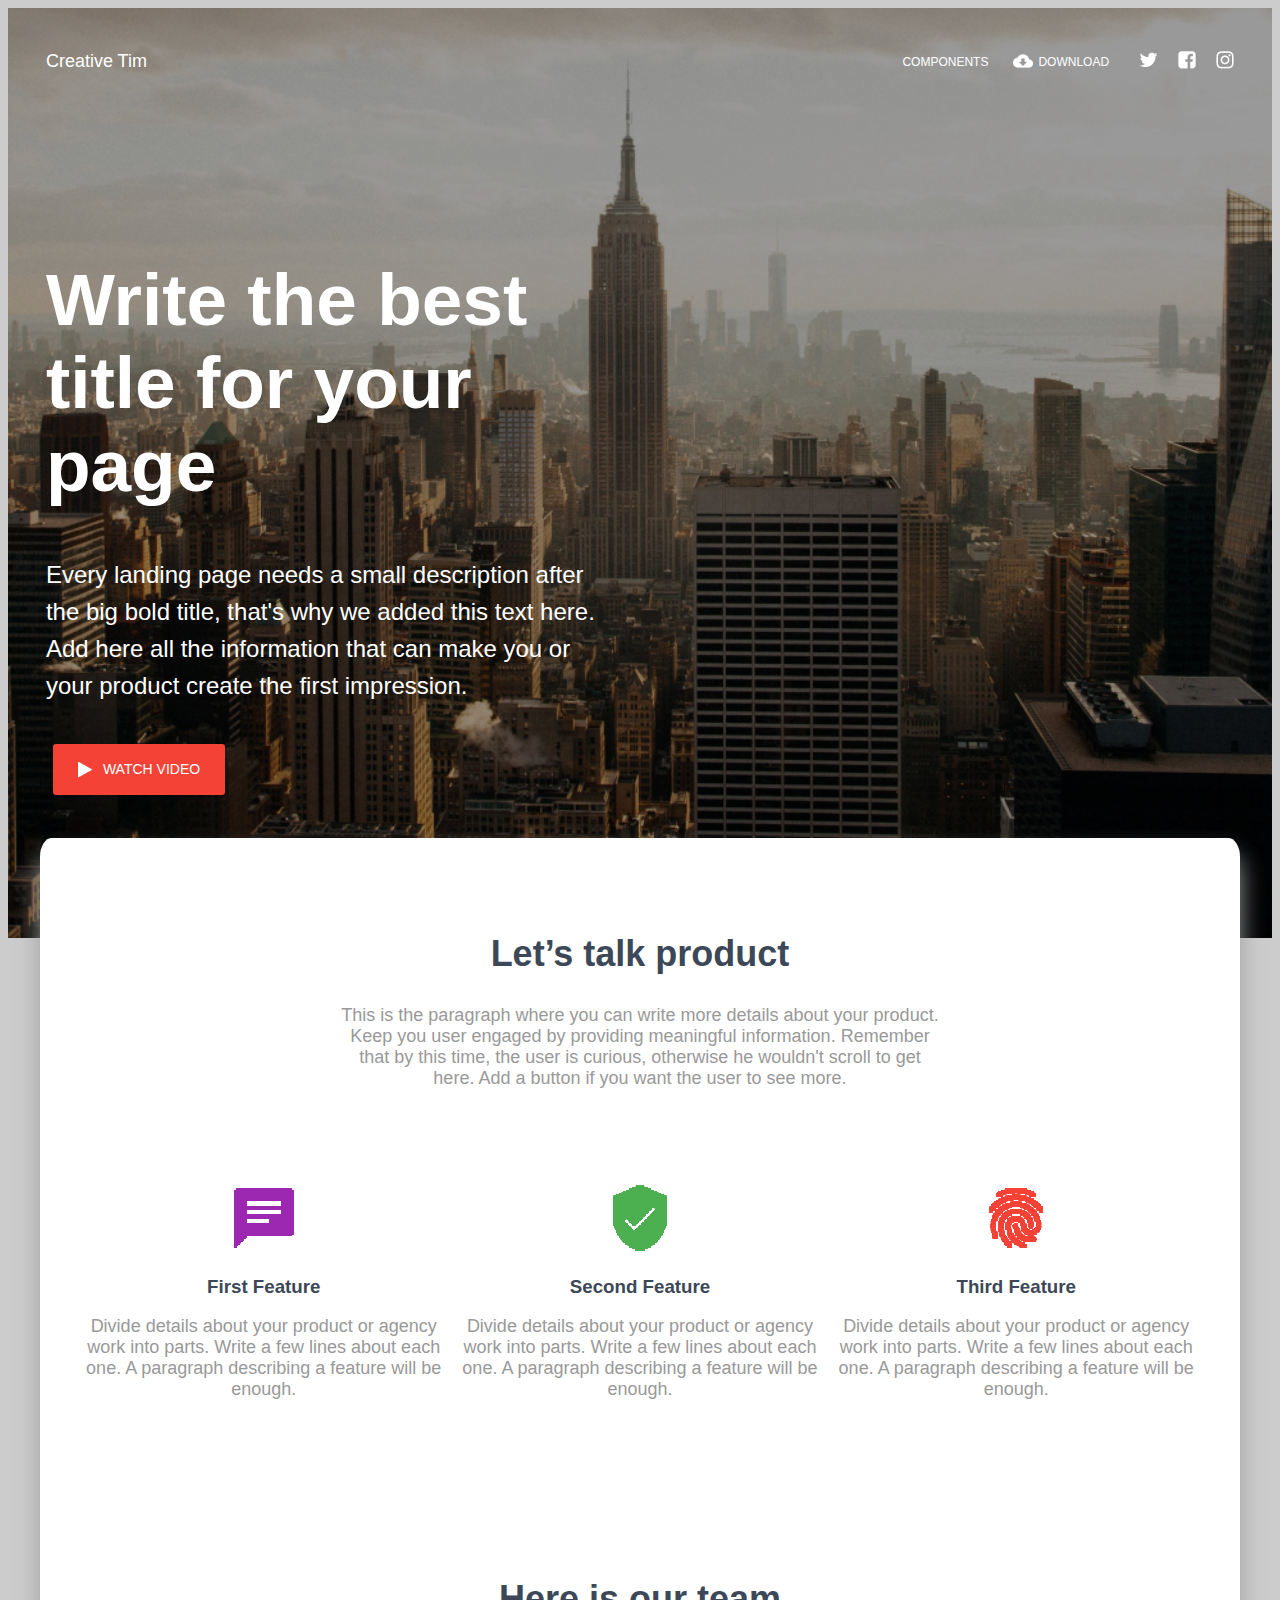
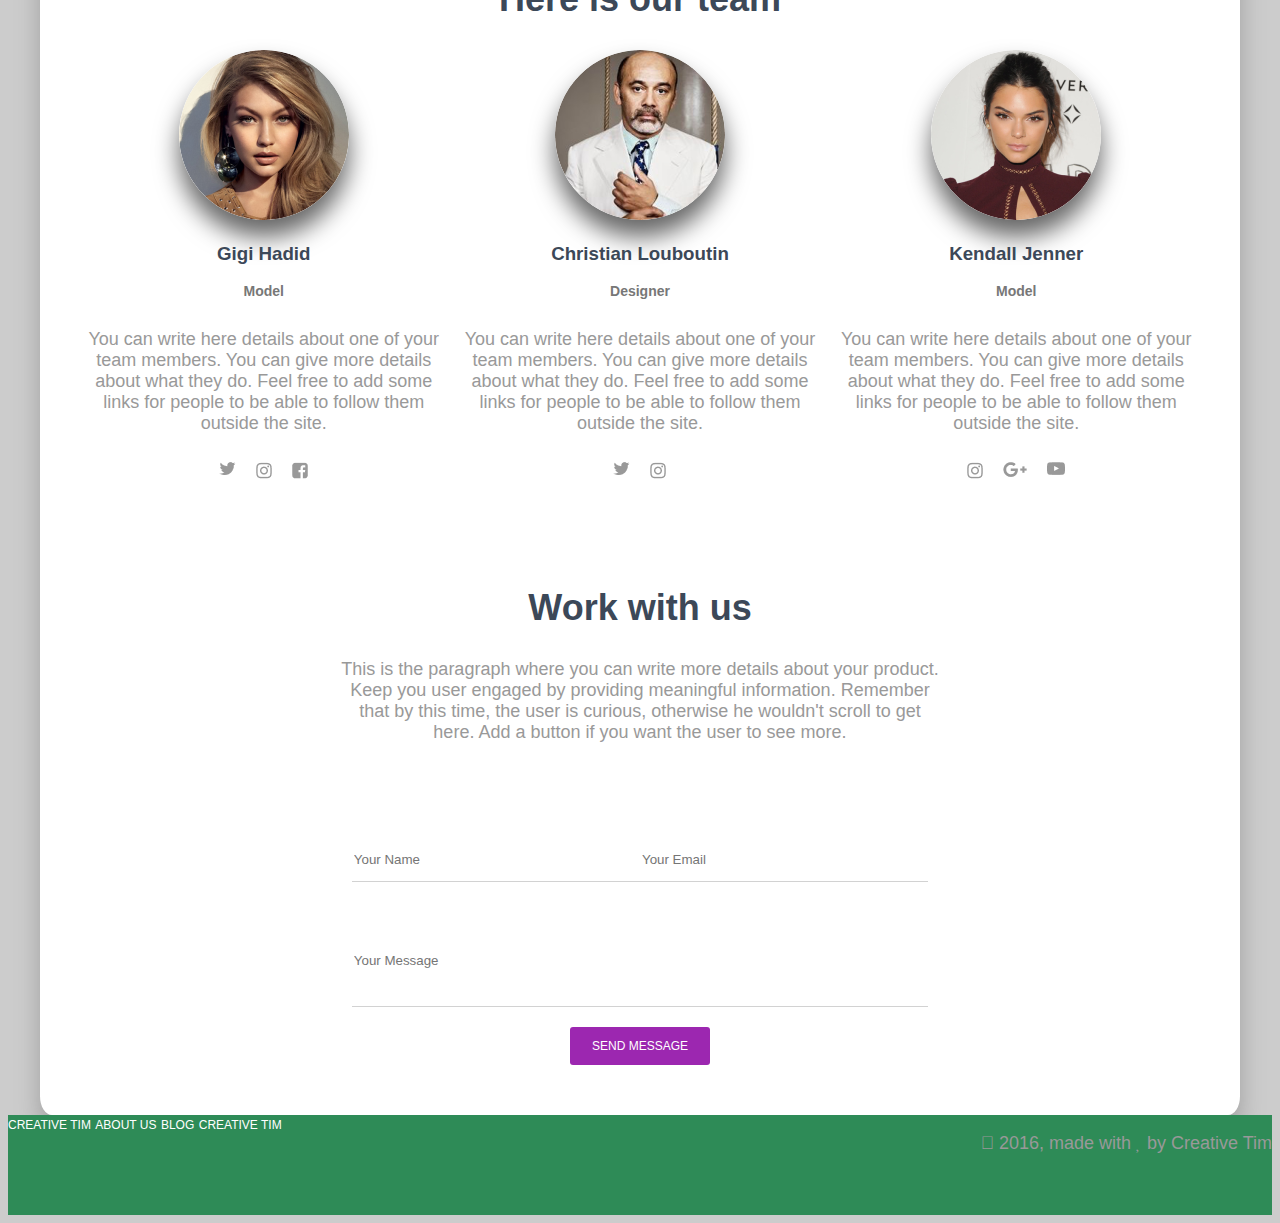
==== commit 6e284db0: "0" ====
--- a/HTML/index.html
+++ b/HTML/index.html
@@ -37,7 +37,6 @@
         </div>
     </div>
     <div class="container">
-        <!-- <div class="container-middle"> -->
         <div class="text">
             <h2>Let’s talk product</h2>
             <p>This is the paragraph where you can write more details about your product. Keep you user engaged by providing meaningful information. Remember that by this time, the user is curious, otherwise he wouldn't scroll to get here. Add a button if you want the user to see more.
@@ -72,20 +71,20 @@
                     <p>You can write here details about one of your team members. You can give more details about what they do. Feel free to add some links for people to be able to follow them outside the site.
                     </p>
                     <div class="social-flex">
-                        <img class="radius-img" src="../Styles/img/Work icons/ICON TWITTER.png" alt="dog">
-                        <img class="radius-img"  src="../Styles/img/Work icons/ICON INSTAGRAM.png" alt="dog">
-                        <img class="radius-img"  src="../Styles/img/Work icons/ICON FACEBOOK.png" alt="dog">
+                        <a href="#"> <img class="radius-img" src="../Styles/img/Work icons/ICON TWITTER.png" alt="social"></a>
+                        <a href="#"> <img class="radius-img"  src="../Styles/img/Work icons/ICON INSTAGRAM.png" alt="social"></a>
+                        <a href="#"><img class="radius-img"  src="../Styles/img/Work icons/ICON FACEBOOK.png" alt="social"></a>
                     </div>
                 </div>
                 <div class="team-box">
-                    <img class="worker-picture" src="../Styles/img/Avatar/AVATAR2.png" alt="dog">
+                    <img class="worker-picture" src="../Styles/img/Avatar/AVATAR2.png" alt="worker">
                     <h3>Christian Louboutin</h3>
                     <h4>Designer</h4>
                     <p>You can write here details about one of your team members. You can give more details about what they do. Feel free to add some links for people to be able to follow them outside the site.
                     </p>
                     <div class="social-flex">
-                        <img src="../Styles/img/Work icons/ICON TWITTER.png" alt="dog">
-                        <img src="../Styles/img/Work icons/ICON INSTAGRAM.png" alt="dog">
+                       <a href="#"><img src="../Styles/img/Work icons/ICON TWITTER.png" alt="social"></a>
+                       <a href="#"><img src="../Styles/img/Work icons/ICON INSTAGRAM.png" alt="social"></a>
                     </div>
                 </div>
                 <div class="team-box">
@@ -96,9 +95,9 @@
                     </p>
                     <div class="social-flex">
 
-                        <img src="../Styles/img/Work icons/ICON INSTAGRAM.png" alt="dog">
-                        <img src="../Styles/img/Work icons/ICON GOOGLE+.png" alt="dog">
-                        <img src="../Styles/img/Work icons/ICON YOUTUBE.png" alt="dog">
+                        <a href="#"> <img src="../Styles/img/Work icons/ICON INSTAGRAM.png" alt="social"></a>
+                        <a href="#"><img src="../Styles/img/Work icons/ICON GOOGLE+.png" alt="social"></a>
+                        <a href="#"><img src="../Styles/img/Work icons/ICON YOUTUBE.png" alt="social"></a>
                     </div>
 
                 </div>
@@ -124,20 +123,19 @@
                 </div>
             </div>
         </div>
-    <!-- </div> -->
-    <div class="footer">
-        <div class="footer-menu">
-            <a href="#">CREATIVE TIM</a>
-            <a href="#">ABOUT US</a>
-            <a href="#">BLOG</a href="#">
-            <a href="#">CREATIVE TIM</a href="#">
-        </div>
-        <div class="footer-text">
-            <p>  2016, made with  by Creative Tim</p>
-        </div>
+    
+</div>
+<div class="footer">
+    <div class="footer-menu">
+        <a href="#">CREATIVE TIM</a>
+        <a href="#">ABOUT US</a>
+        <a href="#">BLOG</a href="#">
+        <a href="#">CREATIVE TIM</a href="#">
+    </div>
+    <div class="footer-text">
+        <p>  2016, made with  by Creative Tim</p>
     </div>
 </div>
-
 </body>
 
 </html>--- a/Styles/style.css
+++ b/Styles/style.css
@@ -1,7 +1,7 @@
 body {
 	font-family: 'Roboto', sans-serif;
     height: 100%;
-    background-color: gray;
+    background-color: #CCCCCC;
 }
 
 h1 {
@@ -137,18 +137,9 @@
     background-color: white;
     margin: 0 auto;
     margin-top: -100px;
-}
-
-/* .container-middle {
-    width: 95%;
-    background-color: white;
-    margin: 0 auto;
-    position: absolute;
-    top: 900px;
-    left: 0;
-    right: 0;
-
-} */
+    border-radius: 1%;
+	box-shadow: 0px 17px 25px 0px rgb(160, 160, 160);
+}
 
 .text {
 	/* border: 3px solid black;  */
@@ -283,7 +274,9 @@
 	margin: 5px 2px;
 	cursor: pointer;
 	text-transform: uppercase;
-	margin-top: 20px;
+    margin: 20px 0px 50px 0px;
+    /* margin-top: 20px;
+    margin-bottom: 50px; */
 }
 
 button {
@@ -300,7 +293,7 @@
 	text-transform: uppercase;
 	margin-top: 40px;
 	display: flex;
-	align-items: center;
+    align-items: center;
 }
 
 .playbtn {
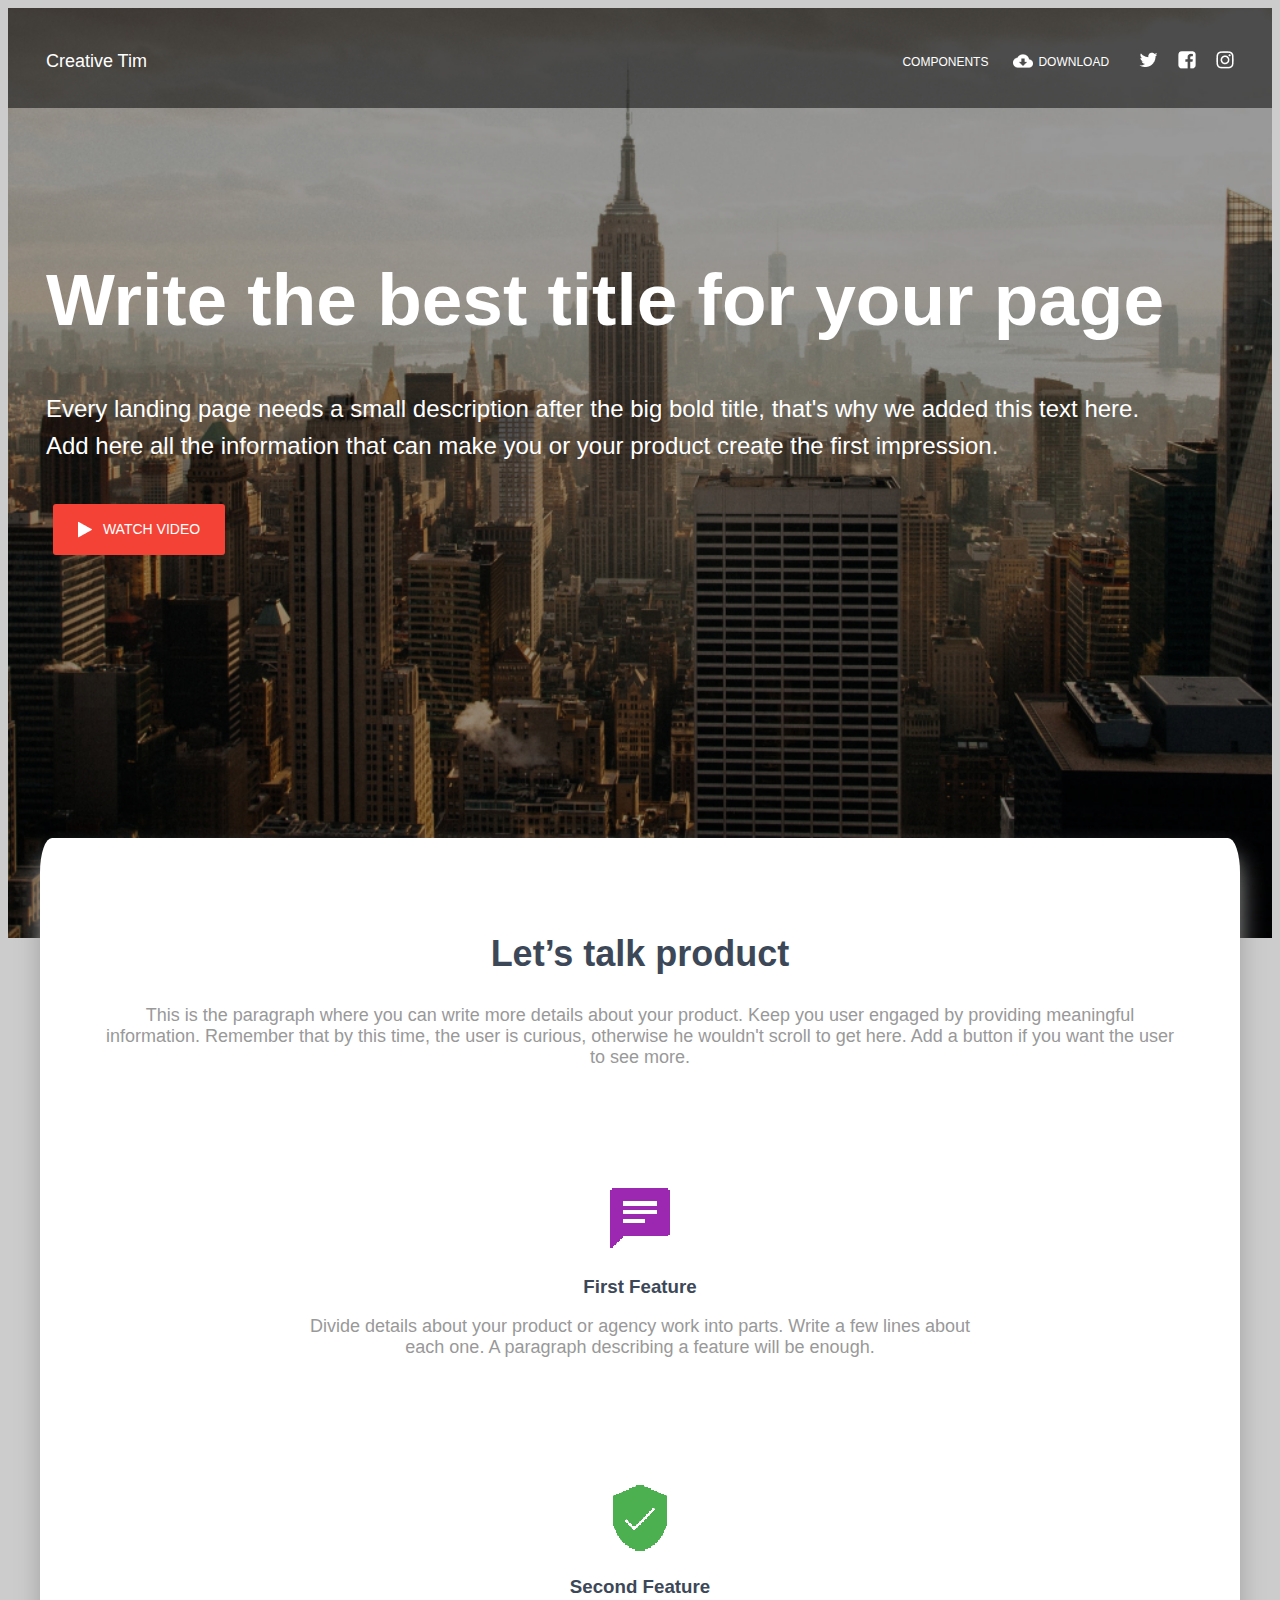
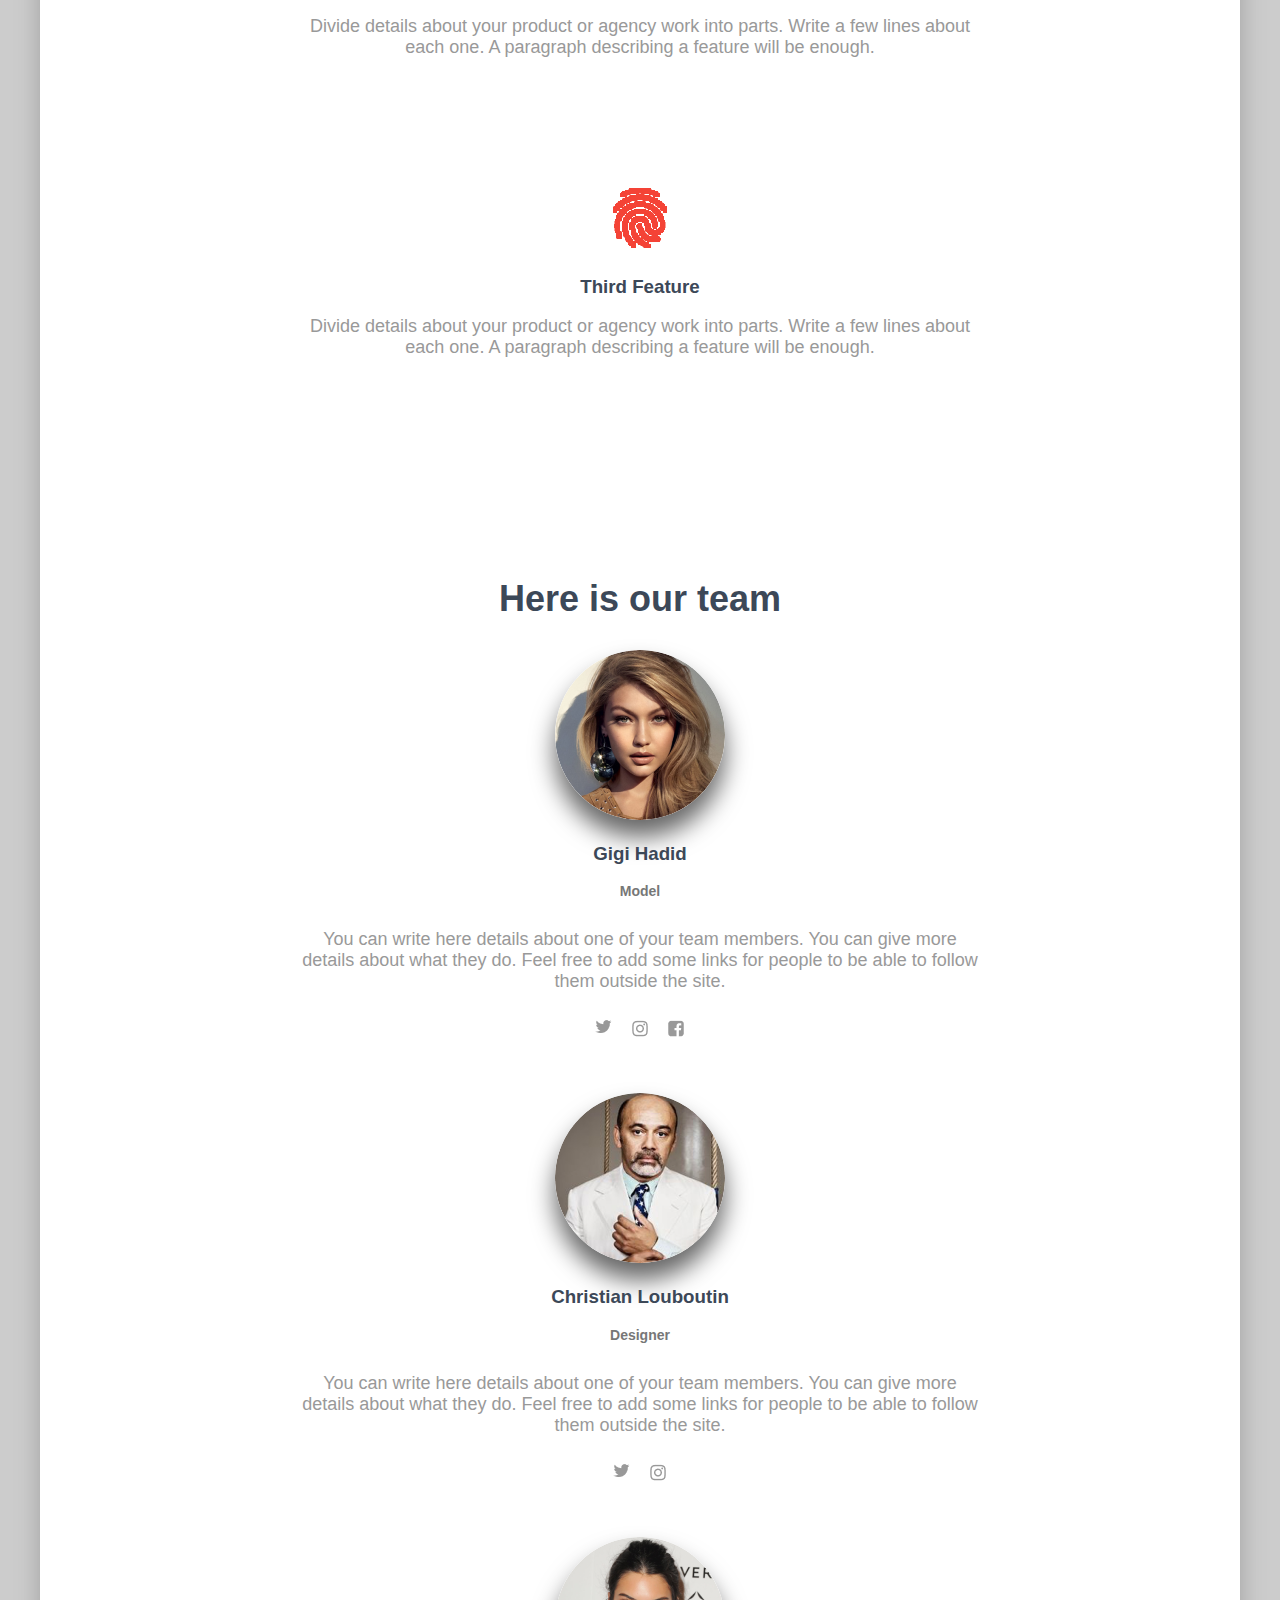
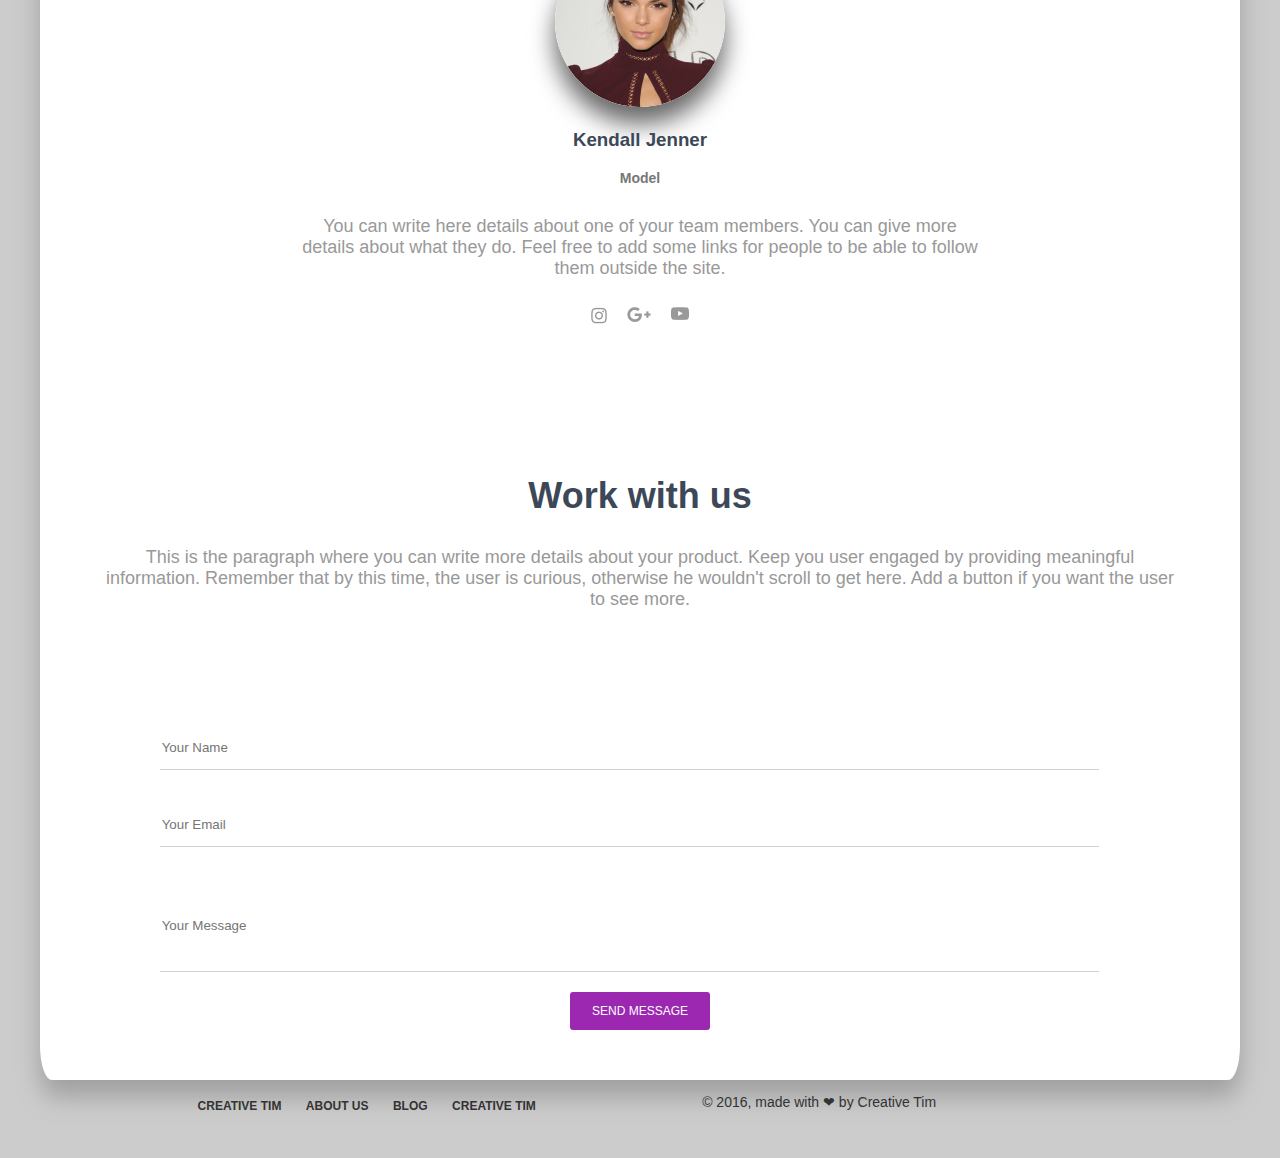
==== commit d4e07eeb: "0" ====
--- a/HTML/index.html
+++ b/HTML/index.html
@@ -5,6 +5,8 @@
     <title>Links</title>
     <meta charset="UTF-8">
     <link rel="stylesheet" href="../Styles/style.css">
+    <link href="../Styles/tablet.css" rel="stylesheet" media="screen and (max-width: 1439px)">
+    <link href="../Styles/mobile.css" rel="stylesheet" media="screen and (max-width: 767px)">
 </head>
 
 <body>
@@ -17,12 +19,12 @@
 
                 <span class="menu-comp"><a href="#">Components</a></span>
 
-                <img class="mrdon" src="../Styles/img/menu/ICON.png" alt="dog">
+                <img class="mrdon" src="../Styles/img/menu/ICON.png" alt="icon">
                 <span class="menu-downl"><a href="#">Download</a></span>
 
-                <a href="#"><img class="twmr" src="../Styles/img/menu/ICON TWITTER.png" alt="dog"></a>
-                <a href="#"><img class="fcmr" src="../Styles/img/menu/ICON FACEBOOK.png" alt="dog"></a>
-                <a href="#"><img src="../Styles/img/menu/ICON INSTAGRAM.png" alt="dog"></a>
+                <a href="#"><img class="twmr" src="../Styles/img/menu/ICON TWITTER.png" alt="twitter"></a>
+                <a href="#"><img class="fcmr" src="../Styles/img/menu/ICON FACEBOOK.png" alt="facebook"></a>
+                <a href="#"><img src="../Styles/img/menu/ICON INSTAGRAM.png" alt="instagram"></a>
             </div>
         </div>
         <div class="hero">
@@ -112,11 +114,11 @@
             </div>
             <div class="cont">
                 <div class="small-box">
-                    <input placeholder="Your Name" type="Name" />
-                    <input placeholder="Your Email" type="Email" />
+                    <input placeholder="Your Name" name="name" type="Name" />
+                    <input placeholder="Your Email" name="email" type="Email" />
                 </div>
                 <div class="big-box">
-                    <input placeholder="Your Message" type="Message" />
+                    <input placeholder="Your Message" name="message" type="Message" />
                 </div>
                 <div class="btn">
                     <input type="button" class="button" value="Send message">
@@ -133,7 +135,7 @@
         <a href="#">CREATIVE TIM</a href="#">
     </div>
     <div class="footer-text">
-        <p>  2016, made with  by Creative Tim</p>
+        <p> © 2016, made with ❤ by Creative Tim</p>
     </div>
 </div>
 </body>
--- a/Styles/style.css
+++ b/Styles/style.css
@@ -304,14 +304,36 @@
 /* Footer */
 
 .footer {
-	height: 100px;
-	background-color: seagreen;
+	height: 70px;
+	/* background-color: seagreen; */
 	display: flex;
     justify-content: space-between;
-    
-}
-
-.footer-text {
-	/* border: 3px solid hotpink;  */
-	height: 50px;
-}+    width: 70%;
+    margin: 0 auto;
+    display: flex;    
+}
+
+.footer-menu {
+	display: block;
+    margin-block-start: 1em;
+    margin-block-end: 1em;
+    margin-inline-start: 0px;
+    margin-inline-end: 0px;
+}
+
+.footer-menu a, .footer-text p {
+    color: #333333;
+}
+
+.footer-menu a {
+    margin-right: 20px;
+    font-weight: 700;
+}
+
+.footer-text p {
+    font-size: 14px;
+}
+
+.footer {
+    margin-top: 0px;
+}
--- a/Styles/tablet.css
+++ b/Styles/tablet.css
@@ -0,0 +1,67 @@
+/* HERO TEXT */
+
+.hero {
+	margin-top: 150px;
+}
+
+.hero-left-block {
+	margin-left: 3%;
+	max-width: 90%;
+	/* background-color: silver; */
+}
+
+.social {
+	background-color: rgba(0, 0, 0, 0.5);
+	height: 100px;
+}
+
+.text {
+	/* border: 3px solid black;  */
+	width: 90%;
+}
+
+/* Icon text */
+
+.icon-text{
+    flex-wrap: wrap;
+}
+.features{
+    width: 60%;
+    margin: 0 auto;
+}
+
+/* TEAM */
+
+.box-for-team{
+    flex-wrap: wrap;
+}
+.team-box{
+    width: 60%;
+    margin: 0 auto;
+    margin-bottom: 43px;
+}
+
+.cont {
+	width: 80%;
+	margin: 0 auto;
+}
+
+.small-box,
+.big-box {
+    flex-wrap: wrap;
+}
+
+.small-box input {
+	width: 935px;
+	height: 42px;
+	margin-bottom: 32px;
+}
+
+
+.footer {
+    flex-wrap: wrap;
+}
+
+.footer-text {
+    margin: 0 auto;
+}--- a/Styles/mobile.css
+++ b/Styles/mobile.css
@@ -0,0 +1,14 @@
+.hero {
+	margin-top: 50px;
+}
+
+/* Icon text */
+
+
+.features{
+    width: 90%;
+}
+
+.team-box{
+    width: 90%;
+}